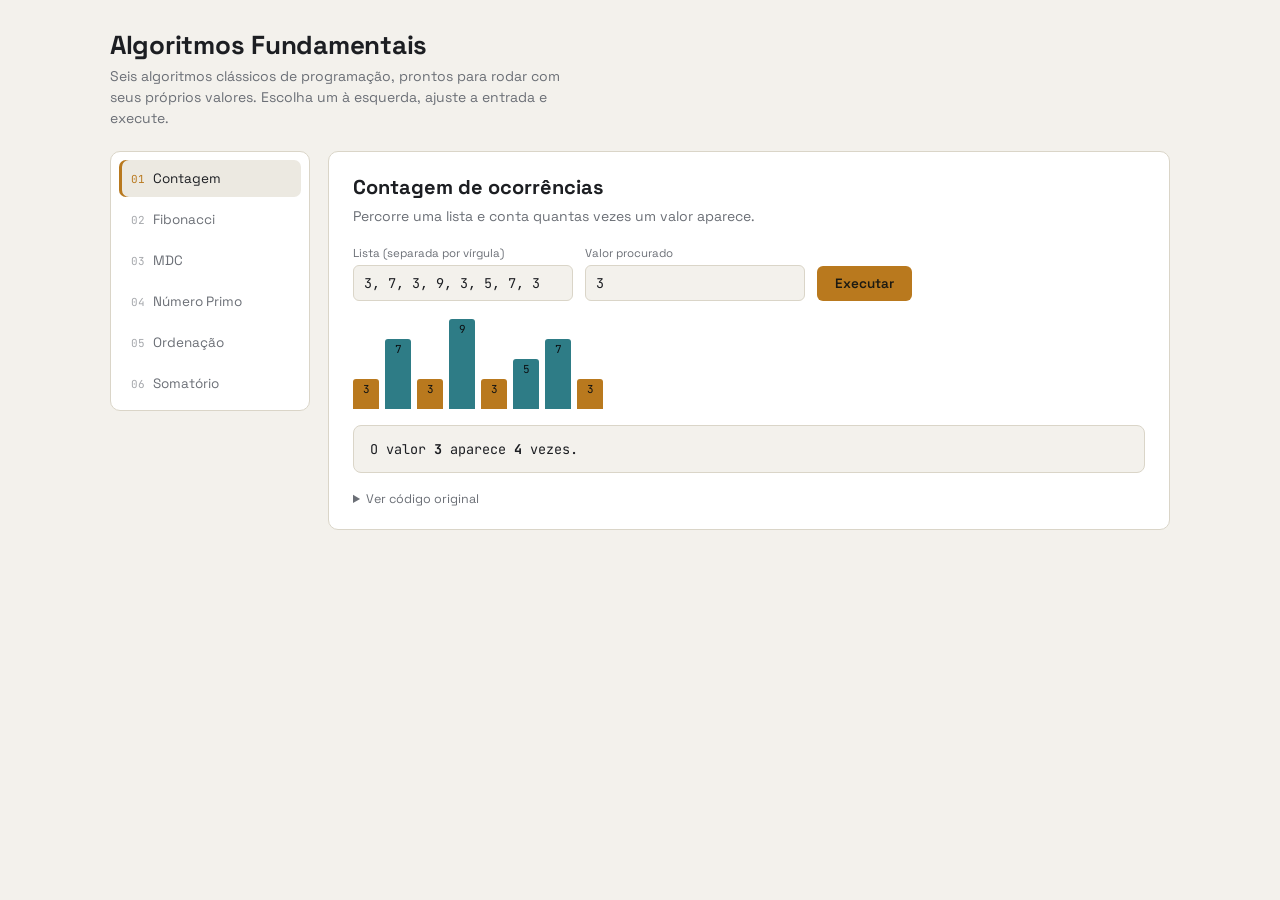
==== index.html @ 6fb0a50f "Refatoração: separar HTML, CSS e JavaScript em arquivos modulares" ====
<!DOCTYPE html>
<html lang="pt-BR">
<head>
  <meta charset="UTF-8">
  <meta name="viewport" content="width=device-width, initial-scale=1, viewport-fit=cover">
  <title>Algoritmos Fundamentais</title>
  <link href="https://fonts.googleapis.com/css2?family=Space+Grotesk:wght@500;600;700&family=JetBrains+Mono:wght@400;500;600&display=swap" rel="stylesheet">
  <link rel="stylesheet" href="style.css">
</head>
<body>
  <div class="app">
    <header class="top">
      <div>
        <h1>Algoritmos Fundamentais</h1>
        <p class="sub">Seis algoritmos clássicos de programação, prontos para rodar com seus próprios valores. Escolha um à esquerda, ajuste a entrada e execute.</p>
      </div>
    </header>

    <div class="layout">
      <nav class="tabs" id="tabs"></nav>
      <main class="stage" id="stage"></main>
    </div>
  </div>

  <script src="script.js"></script>
</body>
</html>
---- style.css ----
:root {
  --bg: #181C24;
  --panel: #20242E;
  --panel2: #262B37;
  --line: #333947;
  --text: #E7E9EE;
  --muted: #8992A3;
  --gold: #D9A441;
  --teal: #4F9DA6;
  --bad: #D9705A;
  --font-display: 'Space Grotesk', system-ui, sans-serif;
  --font-mono: 'JetBrains Mono', ui-monospace, Menlo, Consolas, monospace;
  box-sizing: border-box;
  padding-top: env(safe-area-inset-top, 0px);
  padding-bottom: env(safe-area-inset-bottom, 0px);
}

@media (prefers-color-scheme: light) {
  :root:not([data-theme="dark"]) {
    --bg: #F3F1EC;
    --panel: #FFFFFF;
    --panel2: #ECE9E1;
    --line: #DAD5C8;
    --text: #1C1E22;
    --muted: #6B6F76;
    --gold: #B9791E;
    --teal: #2E7C86;
    --bad: #B23F27;
  }
}

:root[data-theme="dark"] {
  --bg: #181C24;
  --panel: #20242E;
  --panel2: #262B37;
  --line: #333947;
  --text: #E7E9EE;
  --muted: #8992A3;
  --gold: #D9A441;
  --teal: #4F9DA6;
  --bad: #D9705A;
}

* {
  box-sizing: border-box;
}

html, body {
  height: 100%;
}

body {
  margin: 0;
  background: var(--bg);
  color: var(--text);
  font-family: var(--font-display);
  -webkit-font-smoothing: antialiased;
}

.app {
  max-width: 1100px;
  margin: 0 auto;
  padding: 28px 20px 60px;
}

header.top {
  display: flex;
  justify-content: space-between;
  align-items: flex-start;
  gap: 16px;
  margin-bottom: 22px;
  flex-wrap: wrap;
}

h1 {
  font-size: 26px;
  margin: 0 0 4px;
  letter-spacing: -0.01em;
}

.sub {
  color: var(--muted);
  font-size: 14px;
  max-width: 52ch;
  line-height: 1.5;
  margin: 0;
}

.layout {
  display: grid;
  grid-template-columns: 200px 1fr;
  gap: 18px;
}

@media (max-width: 720px) {
  .layout {
    grid-template-columns: 1fr;
  }
}

nav.tabs {
  display: flex;
  flex-direction: column;
  gap: 4px;
  background: var(--panel);
  border: 1px solid var(--line);
  border-radius: 10px;
  padding: 8px;
  height: fit-content;
}

@media (max-width: 720px) {
  nav.tabs {
    flex-direction: row;
    overflow-x: auto;
    scroll-padding-top: env(safe-area-inset-top, 0px);
  }
}

nav.tabs button {
  all: unset;
  cursor: pointer;
  padding: 10px 12px;
  border-radius: 7px;
  font-size: 13.5px;
  color: var(--muted);
  white-space: nowrap;
  display: flex;
  align-items: center;
  gap: 8px;
}

nav.tabs button .n {
  font-family: var(--font-mono);
  font-size: 11px;
  color: var(--muted);
  opacity: 0.6;
}

nav.tabs button:hover {
  background: var(--panel2);
  color: var(--text);
}

nav.tabs button.active {
  background: var(--panel2);
  color: var(--text);
  box-shadow: inset 3px 0 0 var(--gold);
}

nav.tabs button.active .n {
  color: var(--gold);
  opacity: 1;
}

main.stage {
  background: var(--panel);
  border: 1px solid var(--line);
  border-radius: 10px;
  padding: 22px 24px;
  min-width: 0;
}

.stage h2 {
  margin: 0 0 6px;
  font-size: 20px;
}

.desc {
  color: var(--muted);
  font-size: 14px;
  line-height: 1.55;
  margin: 0 0 18px;
  max-width: 70ch;
}

.controls {
  display: flex;
  flex-wrap: wrap;
  gap: 12px;
  align-items: flex-end;
  margin-bottom: 18px;
}

.field {
  display: flex;
  flex-direction: column;
  gap: 5px;
}

.field label {
  font-size: 11.5px;
  color: var(--muted);
}

.field input {
  background: var(--bg);
  border: 1px solid var(--line);
  color: var(--text);
  border-radius: 6px;
  padding: 8px 10px;
  font-family: var(--font-mono);
  font-size: 13.5px;
  width: 220px;
  max-width: 60vw;
}

.field input:focus {
  outline: 2px solid var(--gold);
  outline-offset: 1px;
}

button.run {
  all: unset;
  cursor: pointer;
  background: var(--gold);
  color: #1C1A12;
  padding: 9px 18px;
  border-radius: 6px;
  font-weight: 600;
  font-size: 13.5px;
}

button.run:hover {
  filter: brightness(1.06);
}

button.run:focus-visible {
  outline: 2px solid var(--text);
  outline-offset: 2px;
}

.err {
  color: var(--bad);
  font-size: 13px;
  margin: -8px 0 14px;
}

.viz {
  min-height: 56px;
  display: flex;
  align-items: flex-end;
  gap: 6px;
  margin-bottom: 16px;
  flex-wrap: wrap;
}

.bar {
  background: var(--teal);
  border-radius: 3px 3px 0 0;
  width: 26px;
  display: flex;
  align-items: flex-start;
  justify-content: center;
  color: #0C1013;
  font-family: var(--font-mono);
  font-size: 11px;
  padding-top: 3px;
  transition: height 0.25s ease, background 0.2s ease;
}

.bar.hit {
  background: var(--gold);
}

.out {
  background: var(--bg);
  border: 1px solid var(--line);
  border-radius: 8px;
  padding: 14px 16px;
  font-family: var(--font-mono);
  font-size: 13.5px;
  color: var(--text);
  min-height: 20px;
  white-space: pre-wrap;
  word-break: break-word;
}

.out .muted {
  color: var(--muted);
}

details.code {
  margin-top: 18px;
}

details.code summary {
  cursor: pointer;
  font-size: 12.5px;
  color: var(--muted);
  user-select: none;
}

details.code pre {
  margin: 10px 0 0;
  background: var(--bg);
  border: 1px solid var(--line);
  border-radius: 8px;
  padding: 14px 16px;
  overflow-x: auto;
  font-family: var(--font-mono);
  font-size: 12.5px;
  line-height: 1.6;
  color: var(--text);
}

.kw {
  color: var(--teal);
}

.num {
  color: var(--gold);
}
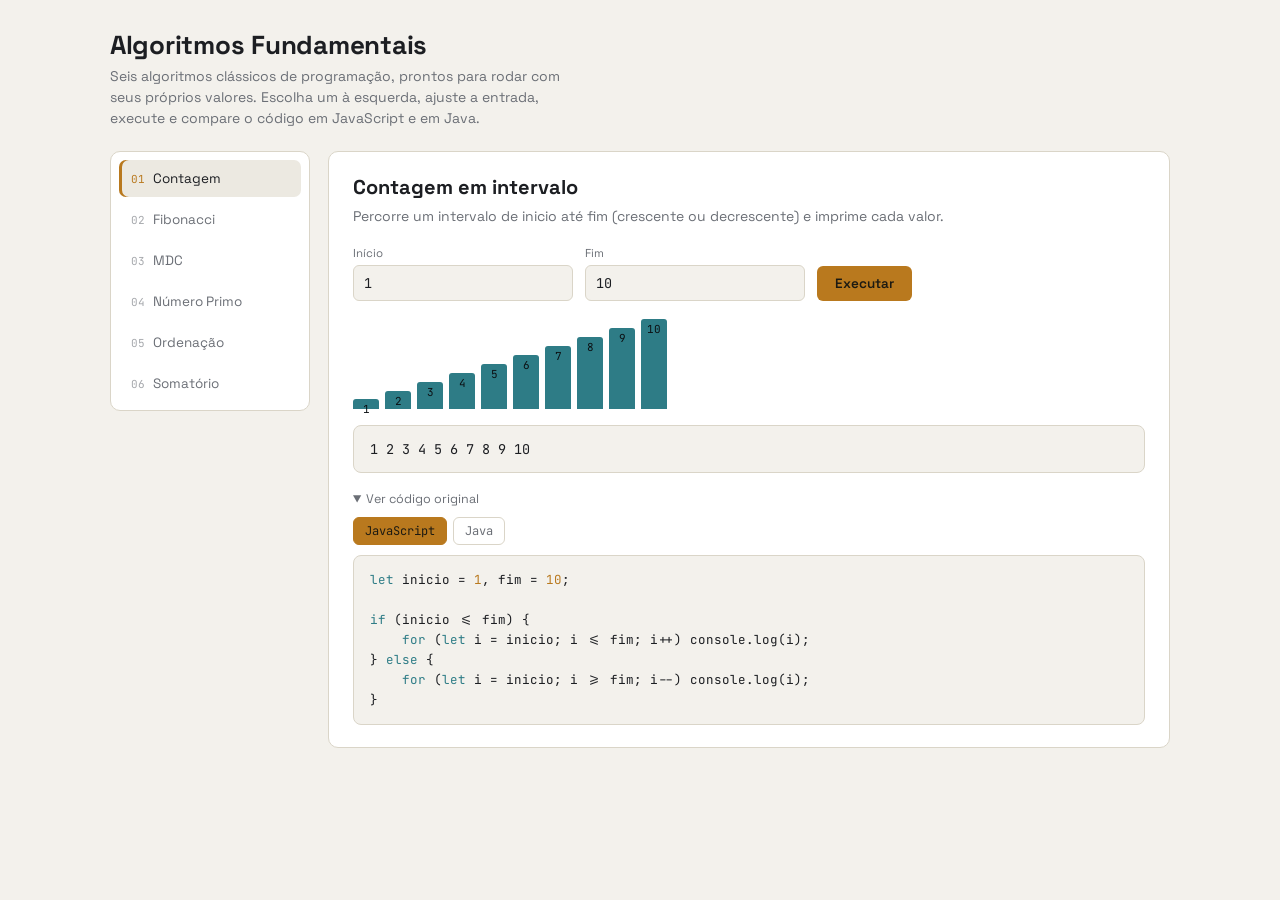
==== commit 79ac965b: "Atualizar interface e adicionar comparacao de codigo JS e Java" ====
--- a/index.html
+++ b/index.html
@@ -1,27 +1,27 @@
 <!DOCTYPE html>
 <html lang="pt-BR">
 <head>
-  <meta charset="UTF-8">
-  <meta name="viewport" content="width=device-width, initial-scale=1, viewport-fit=cover">
-  <title>Algoritmos Fundamentais</title>
-  <link href="https://fonts.googleapis.com/css2?family=Space+Grotesk:wght@500;600;700&family=JetBrains+Mono:wght@400;500;600&display=swap" rel="stylesheet">
-  <link rel="stylesheet" href="style.css">
+<meta charset="UTF-8">
+<meta name="viewport" content="width=device-width, initial-scale=1, viewport-fit=cover">
+<title>Algoritmos Fundamentais</title>
+<link href="https://fonts.googleapis.com/css2?family=Space+Grotesk:wght@500;600;700&family=JetBrains+Mono:wght@400;500;600&display=swap" rel="stylesheet">
+<link rel="stylesheet" href="style.css">
 </head>
 <body>
-  <div class="app">
-    <header class="top">
-      <div>
-        <h1>Algoritmos Fundamentais</h1>
-        <p class="sub">Seis algoritmos clássicos de programação, prontos para rodar com seus próprios valores. Escolha um à esquerda, ajuste a entrada e execute.</p>
-      </div>
-    </header>
+<div class="app">
+  <header class="top">
+    <div>
+      <h1>Algoritmos Fundamentais</h1>
+      <p class="sub">Seis algoritmos clássicos de programação, prontos para rodar com seus próprios valores. Escolha um à esquerda, ajuste a entrada, execute e compare o código em JavaScript e em Java.</p>
+    </div>
+  </header>
 
-    <div class="layout">
-      <nav class="tabs" id="tabs"></nav>
-      <main class="stage" id="stage"></main>
-    </div>
+  <div class="layout">
+    <nav class="tabs" id="tabs"></nav>
+    <main class="stage" id="stage"></main>
   </div>
+</div>
 
-  <script src="script.js"></script>
+<script src="script.js"></script>
 </body>
 </html>
--- a/style.css
+++ b/style.css
@@ -1,313 +1,113 @@
-:root {
-  --bg: #181C24;
-  --panel: #20242E;
-  --panel2: #262B37;
-  --line: #333947;
-  --text: #E7E9EE;
-  --muted: #8992A3;
-  --gold: #D9A441;
-  --teal: #4F9DA6;
-  --bad: #D9705A;
-  --font-display: 'Space Grotesk', system-ui, sans-serif;
-  --font-mono: 'JetBrains Mono', ui-monospace, Menlo, Consolas, monospace;
-  box-sizing: border-box;
-  padding-top: env(safe-area-inset-top, 0px);
-  padding-bottom: env(safe-area-inset-bottom, 0px);
+:root{
+  --bg:#181C24; --panel:#20242E; --panel2:#262B37; --line:#333947;
+  --text:#E7E9EE; --muted:#8992A3; --gold:#D9A441; --teal:#4F9DA6; --bad:#D9705A;
+  --font-display:'Space Grotesk', system-ui, sans-serif;
+  --font-mono:'JetBrains Mono', ui-monospace, Menlo, Consolas, monospace;
+  box-sizing:border-box; padding-top:env(safe-area-inset-top,0px); padding-bottom:env(safe-area-inset-bottom,0px);
 }
-
-@media (prefers-color-scheme: light) {
-  :root:not([data-theme="dark"]) {
-    --bg: #F3F1EC;
-    --panel: #FFFFFF;
-    --panel2: #ECE9E1;
-    --line: #DAD5C8;
-    --text: #1C1E22;
-    --muted: #6B6F76;
-    --gold: #B9791E;
-    --teal: #2E7C86;
-    --bad: #B23F27;
+@media (prefers-color-scheme: light){
+  :root:not([data-theme="dark"]){
+    --bg:#F3F1EC; --panel:#FFFFFF; --panel2:#ECE9E1; --line:#DAD5C8;
+    --text:#1C1E22; --muted:#6B6F76; --gold:#B9791E; --teal:#2E7C86; --bad:#B23F27;
   }
 }
+:root[data-theme="dark"]{
+  --bg:#181C24; --panel:#20242E; --panel2:#262B37; --line:#333947;
+  --text:#E7E9EE; --muted:#8992A3; --gold:#D9A441; --teal:#4F9DA6; --bad:#D9705A;
+}
+*{box-sizing:border-box;}
+html,body{height:100%;}
+body{
+  margin:0; background:var(--bg); color:var(--text);
+  font-family:var(--font-display);
+  -webkit-font-smoothing:antialiased;
+}
+.app{ max-width:1100px; margin:0 auto; padding:28px 20px 60px; }
+header.top{
+  display:flex; justify-content:space-between; align-items:flex-start; gap:16px;
+  margin-bottom:22px; flex-wrap:wrap;
+}
+h1{ font-size:26px; margin:0 0 4px; letter-spacing:-0.01em; }
+.sub{ color:var(--muted); font-size:14px; max-width:52ch; line-height:1.5; margin:0; }
+.layout{ display:grid; grid-template-columns:200px 1fr; gap:18px; }
+@media (max-width:720px){ .layout{ grid-template-columns:1fr; } }
 
-:root[data-theme="dark"] {
-  --bg: #181C24;
-  --panel: #20242E;
-  --panel2: #262B37;
-  --line: #333947;
-  --text: #E7E9EE;
-  --muted: #8992A3;
-  --gold: #D9A441;
-  --teal: #4F9DA6;
-  --bad: #D9705A;
+nav.tabs{
+  display:flex; flex-direction:column; gap:4px;
+  background:var(--panel); border:1px solid var(--line); border-radius:10px; padding:8px;
+  height:fit-content;
 }
+@media (max-width:720px){
+  nav.tabs{ flex-direction:row; overflow-x:auto; scroll-padding-top:env(safe-area-inset-top,0px); }
+}
+nav.tabs button{
+  all:unset; cursor:pointer; padding:10px 12px; border-radius:7px;
+  font-size:13.5px; color:var(--muted); white-space:nowrap;
+  display:flex; align-items:center; gap:8px;
+}
+nav.tabs button .n{ font-family:var(--font-mono); font-size:11px; color:var(--muted); opacity:0.6; }
+nav.tabs button:hover{ background:var(--panel2); color:var(--text); }
+nav.tabs button.active{ background:var(--panel2); color:var(--text); box-shadow:inset 3px 0 0 var(--gold); }
+nav.tabs button.active .n{ color:var(--gold); opacity:1; }
 
-* {
-  box-sizing: border-box;
+main.stage{
+  background:var(--panel); border:1px solid var(--line); border-radius:10px;
+  padding:22px 24px; min-width:0;
 }
+.stage h2{ margin:0 0 6px; font-size:20px; }
+.desc{ color:var(--muted); font-size:14px; line-height:1.55; margin:0 0 18px; max-width:70ch; }
 
-html, body {
-  height: 100%;
+.modes{ display:flex; gap:6px; margin-bottom:14px; }
+.modes button{
+  all:unset; cursor:pointer; padding:6px 12px; border-radius:16px;
+  font-size:12.5px; color:var(--muted); border:1px solid var(--line);
 }
+.modes button.active{ background:var(--teal); color:#0C1013; border-color:var(--teal); }
 
-body {
-  margin: 0;
-  background: var(--bg);
-  color: var(--text);
-  font-family: var(--font-display);
-  -webkit-font-smoothing: antialiased;
+.langtabs{ display:flex; gap:6px; margin-top:10px; }
+.langtabs button{
+  all:unset; cursor:pointer; padding:5px 11px; border-radius:6px;
+  font-size:12px; color:var(--muted); border:1px solid var(--line); font-family:var(--font-mono);
 }
+.langtabs button.active{ background:var(--gold); color:#1C1A12; border-color:var(--gold); }
 
-.app {
-  max-width: 1100px;
-  margin: 0 auto;
-  padding: 28px 20px 60px;
+.controls{ display:flex; flex-wrap:wrap; gap:12px; align-items:flex-end; margin-bottom:18px; }
+.field{ display:flex; flex-direction:column; gap:5px; }
+.field label{ font-size:11.5px; color:var(--muted); }
+.field input{
+  background:var(--bg); border:1px solid var(--line); color:var(--text);
+  border-radius:6px; padding:8px 10px; font-family:var(--font-mono); font-size:13.5px;
+  width:220px; max-width:60vw;
 }
+.field input:focus{ outline:2px solid var(--gold); outline-offset:1px; }
+button.run{
+  all:unset; cursor:pointer; background:var(--gold); color:#1C1A12;
+  padding:9px 18px; border-radius:6px; font-weight:600; font-size:13.5px;
+}
+button.run:hover{ filter:brightness(1.06); }
+button.run:focus-visible{ outline:2px solid var(--text); outline-offset:2px; }
+.err{ color:var(--bad); font-size:13px; margin:-8px 0 14px; }
 
-header.top {
-  display: flex;
-  justify-content: space-between;
-  align-items: flex-start;
-  gap: 16px;
-  margin-bottom: 22px;
-  flex-wrap: wrap;
+.viz{ min-height:56px; display:flex; align-items:flex-end; gap:6px; margin-bottom:16px; flex-wrap:wrap; }
+.bar{
+  background:var(--teal); border-radius:3px 3px 0 0; width:26px;
+  display:flex; align-items:flex-start; justify-content:center; color:#0C1013;
+  font-family:var(--font-mono); font-size:11px; padding-top:3px; transition:height .25s ease, background .2s ease;
 }
+.bar.hit{ background:var(--gold); }
 
-h1 {
-  font-size: 26px;
-  margin: 0 0 4px;
-  letter-spacing: -0.01em;
+.out{
+  background:var(--bg); border:1px solid var(--line); border-radius:8px;
+  padding:14px 16px; font-family:var(--font-mono); font-size:13.5px;
+  color:var(--text); min-height:20px; white-space:pre-wrap; word-break:break-word;
 }
+.out .muted{ color:var(--muted); }
 
-.sub {
-  color: var(--muted);
-  font-size: 14px;
-  max-width: 52ch;
-  line-height: 1.5;
-  margin: 0;
+details.code{ margin-top:18px; }
+details.code summary{ cursor:pointer; font-size:12.5px; color:var(--muted); user-select:none; }
+details.code pre{
+  margin:10px 0 0; background:var(--bg); border:1px solid var(--line); border-radius:8px;
+  padding:14px 16px; overflow-x:auto; font-family:var(--font-mono); font-size:12.5px; line-height:1.6;
+  color:var(--text);
 }
-
-.layout {
-  display: grid;
-  grid-template-columns: 200px 1fr;
-  gap: 18px;
-}
-
-@media (max-width: 720px) {
-  .layout {
-    grid-template-columns: 1fr;
-  }
-}
-
-nav.tabs {
-  display: flex;
-  flex-direction: column;
-  gap: 4px;
-  background: var(--panel);
-  border: 1px solid var(--line);
-  border-radius: 10px;
-  padding: 8px;
-  height: fit-content;
-}
-
-@media (max-width: 720px) {
-  nav.tabs {
-    flex-direction: row;
-    overflow-x: auto;
-    scroll-padding-top: env(safe-area-inset-top, 0px);
-  }
-}
-
-nav.tabs button {
-  all: unset;
-  cursor: pointer;
-  padding: 10px 12px;
-  border-radius: 7px;
-  font-size: 13.5px;
-  color: var(--muted);
-  white-space: nowrap;
-  display: flex;
-  align-items: center;
-  gap: 8px;
-}
-
-nav.tabs button .n {
-  font-family: var(--font-mono);
-  font-size: 11px;
-  color: var(--muted);
-  opacity: 0.6;
-}
-
-nav.tabs button:hover {
-  background: var(--panel2);
-  color: var(--text);
-}
-
-nav.tabs button.active {
-  background: var(--panel2);
-  color: var(--text);
-  box-shadow: inset 3px 0 0 var(--gold);
-}
-
-nav.tabs button.active .n {
-  color: var(--gold);
-  opacity: 1;
-}
-
-main.stage {
-  background: var(--panel);
-  border: 1px solid var(--line);
-  border-radius: 10px;
-  padding: 22px 24px;
-  min-width: 0;
-}
-
-.stage h2 {
-  margin: 0 0 6px;
-  font-size: 20px;
-}
-
-.desc {
-  color: var(--muted);
-  font-size: 14px;
-  line-height: 1.55;
-  margin: 0 0 18px;
-  max-width: 70ch;
-}
-
-.controls {
-  display: flex;
-  flex-wrap: wrap;
-  gap: 12px;
-  align-items: flex-end;
-  margin-bottom: 18px;
-}
-
-.field {
-  display: flex;
-  flex-direction: column;
-  gap: 5px;
-}
-
-.field label {
-  font-size: 11.5px;
-  color: var(--muted);
-}
-
-.field input {
-  background: var(--bg);
-  border: 1px solid var(--line);
-  color: var(--text);
-  border-radius: 6px;
-  padding: 8px 10px;
-  font-family: var(--font-mono);
-  font-size: 13.5px;
-  width: 220px;
-  max-width: 60vw;
-}
-
-.field input:focus {
-  outline: 2px solid var(--gold);
-  outline-offset: 1px;
-}
-
-button.run {
-  all: unset;
-  cursor: pointer;
-  background: var(--gold);
-  color: #1C1A12;
-  padding: 9px 18px;
-  border-radius: 6px;
-  font-weight: 600;
-  font-size: 13.5px;
-}
-
-button.run:hover {
-  filter: brightness(1.06);
-}
-
-button.run:focus-visible {
-  outline: 2px solid var(--text);
-  outline-offset: 2px;
-}
-
-.err {
-  color: var(--bad);
-  font-size: 13px;
-  margin: -8px 0 14px;
-}
-
-.viz {
-  min-height: 56px;
-  display: flex;
-  align-items: flex-end;
-  gap: 6px;
-  margin-bottom: 16px;
-  flex-wrap: wrap;
-}
-
-.bar {
-  background: var(--teal);
-  border-radius: 3px 3px 0 0;
-  width: 26px;
-  display: flex;
-  align-items: flex-start;
-  justify-content: center;
-  color: #0C1013;
-  font-family: var(--font-mono);
-  font-size: 11px;
-  padding-top: 3px;
-  transition: height 0.25s ease, background 0.2s ease;
-}
-
-.bar.hit {
-  background: var(--gold);
-}
-
-.out {
-  background: var(--bg);
-  border: 1px solid var(--line);
-  border-radius: 8px;
-  padding: 14px 16px;
-  font-family: var(--font-mono);
-  font-size: 13.5px;
-  color: var(--text);
-  min-height: 20px;
-  white-space: pre-wrap;
-  word-break: break-word;
-}
-
-.out .muted {
-  color: var(--muted);
-}
-
-details.code {
-  margin-top: 18px;
-}
-
-details.code summary {
-  cursor: pointer;
-  font-size: 12.5px;
-  color: var(--muted);
-  user-select: none;
-}
-
-details.code pre {
-  margin: 10px 0 0;
-  background: var(--bg);
-  border: 1px solid var(--line);
-  border-radius: 8px;
-  padding: 14px 16px;
-  overflow-x: auto;
-  font-family: var(--font-mono);
-  font-size: 12.5px;
-  line-height: 1.6;
-  color: var(--text);
-}
-
-.kw {
-  color: var(--teal);
-}
-
-.num {
-  color: var(--gold);
-}
+.kw{color:var(--teal);} .num{color:var(--gold);}
